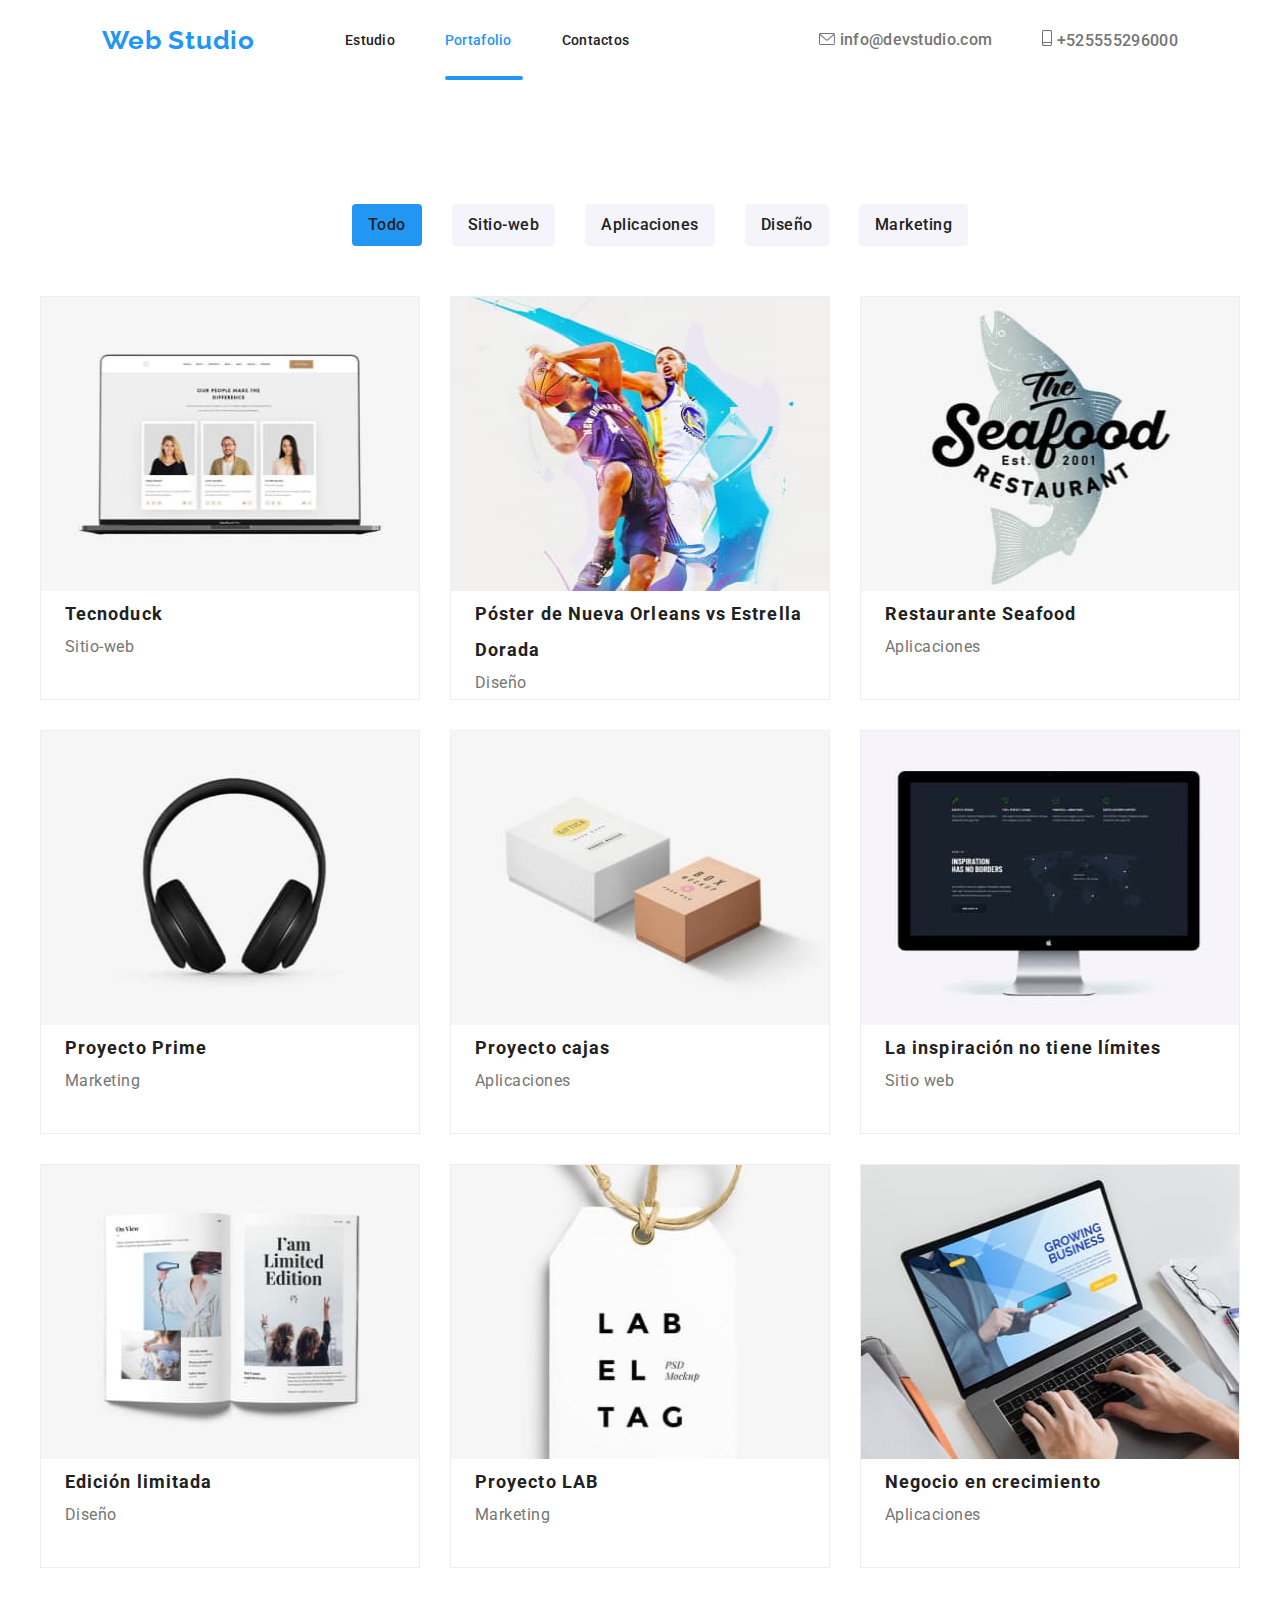
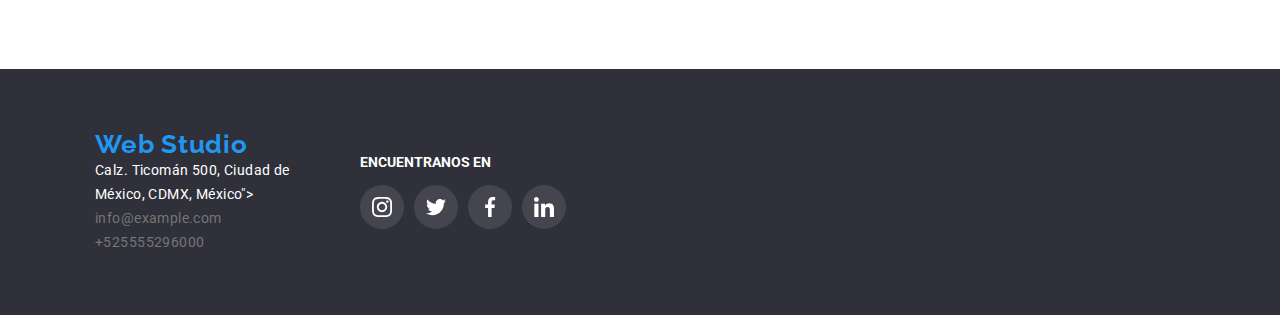
==== portfolio.html @ d0ca950d "Tarea 5" ====
<!DOCTYPE html>
<html lang="en">
  <head>
    <meta charset="UTF-8" />
    <meta name="viewport" content="width=device-width, initial-scale=1.0" />
    <title>Portafolio</title>
    <link
      rel="stylesheet"
      href="https://cdnjs.cloudflare.com/ajax/libs/modern-normalize/1.0.0/modern-normalize.min.css"
    />
    <link rel="stylesheet" href="./css/styles.css" />
  </head>

  <body>
    <header class="container flex-header">
      <nav class="flex-navegation">
        <a class="name p-name" href="#">Web Studio</a>
        <ul class="header-list">
          <li class="header-items">
            <a class="link-header" href="./index.html"
              >Estudio</a
            >
          </li>
          <li class="header-items">
            <a class="link-header header_menu current decoration" href="./portfolio.html">Portafolio</a>
          </li>
          <li class="header-items">
            <a class="link-header" href="#">Contactos</a>
          </li>
        </ul>
      </nav>

      <ul class="second-list flex-contact">
        <li class="second-items">
          <a class="gris a" 
          href="mailto:info@devstudio.com">
          <svg class="icon-header">
            <use
              class="email"
              href="./img/icons/symbol-defs.svg#icon-headersobre"
            ></use>
          </svg>
          info@devstudio.com </a>
        </li>

        <li class="second-items">
          <a class="gris a" href="tel:+525555296000">
            <svg class="icon-cel">
              <use
                href="./img/icons/symbol-defs.svg#icon-headertelfonointeligente"
              ></use>
            </svg>
            +525555296000</a>
        </li>
      </ul>
    </header>

    <main class="principal">
      <seccion class="principal-section container">
        <div class="container target">
          <ul class="principal-list flexp">
            <li class="principal-item">
              <button class="button todo">Todo</button>
            </li>
            <li class="principal-item">
              <a class="link-item" href="#"></a>
              <button class="button">Sitio-web</button>
            </li>
            <li class="principal-item">
              <a class="link-item" href="#"></a>
              <button class="button">Aplicaciones</button>
            </li>
            <li class="principal-item">
              <a class="link-item" href="#"></a>
              <button class="button">Diseño</button>
            </li>
            <li class="principal-item">
              <a class="link-item" href="#"></a>
              <button class="button">Marketing</button>
            </li>
          </ul>
        </div>

        <div class="container tarjeta">
          <ul class="img-section flexp">
            
            
              <li class="img-item">
                <div class="tarjeta-container">
              <img class="tarjeta-absolute"
                src="./img/Foto3personas.jpg"
                alt="Trespersonas"
                width="378"
                height="294"/>
              <p class="text-tarjeta">Tecnoduck es una plataforma de distribución de coronavirus de última generación. Las compañías usan esta plataforma para el espionaje digital y los ataques a los servidores seguros de la competencia.</p>
             <h3 class="grafic">Tecnoduck</h3>
              <p class="text">Sitio-web</p>
            </div>
            </li>
          
            <li class="img-item">
              <img
                src="./img/Basket.jpg"
                alt="Jugadores"
                width="378"
                height="294"
              />
              <h3 class="grafic">Póster de Nueva Orleans vs Estrella Dorada</h3>
              <p class="text">Diseño</p>
            </li>
            <li class="img-item">
              <img
                src="./img/seafoodrestaurant.jpg"
                alt="Seafood"
                width="378"
                height="294"
              />
              <h3 class="grafic">Restaurante Seafood</h3>
              <p class="text">Aplicaciones</p>
            </li>
            <li class="img-item">
              <img
                src="./img/Audífonos.jpg"
                alt="Audífonos"
                width="378"
                height="294"
              />
              <h3 class="grafic">Proyecto Prime</h3>
              <p class="text">Marketing</p>
            </li>
            <li class="img-item">
              <img
                src="./img/Cajablancayrosa.jpg"
                alt="Proyecto_cajas"
                width="378"
                height="294"
              />
              <h3 class="grafic">Proyecto cajas</h3>
              <p class="text">Aplicaciones</p>
            </li>
            <li class="img-item">
              <img
                src="./img/Monitor.jpg"
                alt="Monitor"
                width="378"
                height="294"
              />
              <h3 class="grafic">La inspiración no tiene límites</h3>
              <p class="text">Sitio web</p>
            </li>
            <li class="img-item">
              <img
                src="./img/Revista.jpg"
                alt="Imagenrevista"
                width="378"
                height="294"
              />
              <h3 class="grafic">Edición limitada</h3>
              <p class="text">Diseño</p>
            </li>
            <li class="img-item">
              <img
                src="./img/etiqueta.jpg"
                alt="Etiqueta"
                width="378"
                height="294"
              />
              <h3 class="grafic">Proyecto LAB</h3>
              <p class="text">Marketing</p>
            </li>
            <li class="img-item">
              <img
                src="img/portátil.jpg"
                alt="Portátil"
                width="378"
                height="294"
              />
              <h3 class="grafic">Negocio en crecimiento</h3>
              <p class="text">Aplicaciones</p>
            </li>
          </ul>
        </div>
      </seccion>
    </main>

    <footer>
      <address class="footer">
        <div class="container foot">
          <ul class="info-list">
            <li class="info-item">
              <a class="name" href="#">Web Studio</a>
            </li>
            <li class="info">
              <a
                class="link-foot"
                href="https://goo.gl/maps/L9u1Q98ZNXVA683N9"
                rel="nopener noreffer"
                target="blank"
                >Calz. Ticomán 500, Ciudad de <br>
                México, CDMX, México"></br></a
              >
            </li>
            <li class="info">
              <a class="link-footer" href="mailto:info@example.com"
                >info@example.com</a
              >
            </li>
            <li class="info">
              <a class="link-footer" href="tel:+525555296000">+525555296000</a>
            </li>
          </ul>
          <div class="footer-div">
          <h3 class="footer-item">ENCUENTRANOS EN</h3>
            <ul class="contact-footer">
            <li class="footer-items">
              <a href="#" class="icons-footer" rel="noopener noreffer" target="_blank">
                <svg width="20" height="20">
                  <use
                    class="iconmain"
                    href="./img/icons/symbol-defsMain.svg#icon-Maininstagram"
                  ></use>
                </svg>
              </a>
                <li>
                  <a href="#" class="icons-footer" rel="noopener noreffer" target="_blank">
                <svg width="20" height="20">
                  <use
                    class="iconmain"
                    href="./img/icons/symbol-defsMain.svg#icon-Maintwitter"
                  ></use>
                </svg>
              </a>
            </li>
                <li> 
                  <a href="#" class="icons-footer" rel="noopener noreffer" target="_blank">
                <svg width="20" height="20">
                  <use
                    class="iconmain"
                    href="./img/icons/symbol-defsMain.svg#icon-Mainfacebook"
                  ></use>
                </svg>
              </a>
            </li>
                <li>
                  <a href="#" class="icons-footer" rel="noopener noreffer" target="_blank">
                <svg width="20" height="20">
                  <use
                    class="iconmain"
                    href="./img/icons/symbol-defsMain.svg#icon-Mainlinkedin"
                  ></use>
                </svg>
              </a>
            </li>
          </ul>
        </div>
        </div>
      </address>
    </footer>
  </body>
</html>
---- css/styles.css ----
@import url("https://fonts.googleapis.com/css2?family=Raleway:ital,wght@0,100;0,200;0,300;0,400;0,500;0,600;0,700;0,800;0,900;1,100;1,200;1,300;1,400;1,500;1,600;1,700;1,800;1,900&display=swap");

@import url("https://fonts.googleapis.com/css2?family=Roboto:ital,wght@0,100;0,300;0,400;0,500;0,700;0,900;1,100;1,300;1,400;1,500;1,700;1,900&display=swap");

.svg {
  fill: currentColor;
}
.a {
  color: currentColor;
  text-decoration: none;
}
.ul {
  list-style-type: none;
}
:root {
  --brand-color: rgb(33, 150, 243);
}

.second-items:hover .icon-header {
  fill: rgb(33, 150, 243);
}
.second-items:hover .icon-cel {
  fill: rgb(33, 150, 243);
}
.second-items:hover .gris {
  color: rgb(33, 150, 243);
}
.second-items:focus .icon-header {
  fill: rgb(33, 150, 243);
}
.second-items:focus .icon-cel {
  fill: rgb(33, 150, 243);
}
.second-items:focus .gris {
  color: rgb(33, 150, 243);
}
.name {
  color: var(--brand-color);
  text-decoration: none;
  font-weight: 700;
  line-height: 1.17;
  letter-spacing: 0.03em;
  font-family: "Raleway", sans-serif;
  font-size: 26px;
  font-style: normal;
}
.header-list .header-items .link-header {
  color: rgb(33, 33, 33);
  font-family: "Roboto", sans-serif;
  text-decoration: none;
  font-weight: 500;
  line-height: 1.17;
  letter-spacing: 0.02em;
  font-size: 14px;
}
.header-list {
  padding: 0;
  list-style: none;
  margin: 0px;
}
.second-items {
  color: rgb(117, 117, 117);
  font-family: "Roboto", sans-serif;
  font-weight: 500;
  line-height: 1.17;
  letter-spacing: 0.02em;

  display: flex;
  align-items: center;
}
.mision-list {
  list-style: none;
  padding: 0px;
}
.teamlist-card {
  list-style: none;
  padding: 0px;
}
.main-section {
  background-image: linear-gradient(to bottom,
  rgba(47, 48, 58, 0.4),
  rgba(0, 0, 0, 0.4)
  ), url(../img/Soluciones.png);
  background-size: cover;
  background-repeat: no-repeat;
  width: auto;
  height: auto;
}

.white {
  color: rgb(255, 255, 255);
  font-family: "Roboto", sans-serif;
  font-weight: 900;
  line-height: 1.36;
  letter-spacing: 0.06em;
  text-align: center;
  font-size: 44px;
  margin: 0px;
  padding-top: 200px; 
  padding-left: 250px;
  padding-right: 250px;*/
}
.mainbutton {
  color: #ffffff;
  background-color: rgb(33, 150, 243);
  border: none;
  cursor: pointer;
  font-family: "Roboto", sans-serif;
  font-weight: 700;
  line-height: 1.87;
  letter-spacing: 0.06em;
  text-align: center;
  font-size: 16px;
  border-radius: 4px;
  box-shadow: 0px 4px 4px 0px rgba(0, 0, 0, 0.15);
}
.subtitle {
  color: rgb(33, 33, 33);
  font-family: "Roboto", sans-serif;
  font-weight: 700;
  line-height: 1.17;
  letter-spacing: 0.03em;
  text-align: left;
  font-size: 14px;
}
.subtitle-dos {
  color: rgb(117, 117, 117);
  font-family: "Roboto", sans-serif;
  font-weight: 700;
  letter-spacing: 0.03em;
  text-align: left;
  font-size: 14px;
  line-height: 1.17;
}
.parrafo {
  color: rgb(117, 117, 117);
  font-family: "Roboto", sans-serif;
  font-weight: 400;
  line-height: 1.71;
  letter-spacing: 0.03em;
  text-align: left;
  font-size: 14px;
  padding-top: 10px;
}
.parrafod {
  color: rgb(117, 117, 117);
  font-family: "Roboto", sans-serif;
  font-weight: 400;
  line-height: 1.71;
  letter-spacing: 0.03em;
  text-align: left;
  font-size: 16px;
}
.sub {
  color: rgb(33, 33, 33);
  font-family: "Roboto", sans-serif;
  font-weight: 700;
  line-height: 1.17;
  letter-spacing: 0.03em;
  text-align: center;
  font-size: 36px;
}
.sub.clientes {
  padding-top: 59px;
  padding-bottom: 44px;
}
.subname {
  color: rgb(33, 33, 33);
  font-family: "Roboto", sans-serif;
  font-weight: 500;
  line-height: 1.17;
  letter-spacing: 0.03em;
  font-size: 16px;
  padding-top: 30px;
  padding-bottom: 10px;
}
.info-list {
  background-color: #2f303a;
  list-style: none;
  gap: 70px;
}
.info .link-foot {
  color: rgb(255, 255, 255);
  font-family: "Roboto", sans-serif;
  text-decoration: none;
  font-weight: 400;
  line-height: 1.71;
  letter-spacing: 0.03em;
  font-size: 14px;
  font-style: normal;
}
.info .link-footer {
  color: rgb(117, 117, 117);
  font-family: "Roboto", sans-serif;
  text-decoration: none;
  font-weight: 400;
  line-height: 1.71;
  letter-spacing: 0.03em;
  font-size: 14px;
  font-style: normal;
}
* {
  font-family: "Roboto", sans-serif;
}
.button {
  color: rgb(33, 33, 33);
  background-color: rgb(245, 244, 250);
  border: none;
  cursor: pointer;
  font-weight: 500;
  line-height: 1.62;
  font-size: 16px;
  letter-spacing: 0.03em;
  border-radius: 4px;
}
.button.todo {
  background-color: rgb(33, 150, 243);
}
.button:hover {
  color: rgb(255, 255, 255);
  background-color: rgb(33, 150, 243);
}
.button:focus {
  color: rgb(255, 255, 255);
  background-color: rgb(33, 150, 243);
}
.grafic {
  color: rgb(33, 33, 33);
  font-weight: 700;
  line-height: 2;
  font-size: 18px;
  letter-spacing: 0.06em;
  padding-left: 24px;
  padding-right: 24px;
}
.text {
  color: rgb(117, 117, 117);
  font-weight: 400;
  line-height: 1.87;
  font-size: 16px;
  letter-spacing: 0.03em;
  padding-left: 24px;
  padding-right: 24px;
}
.img-section {
  list-style: none;
  gap: 20px;
}
.filetwo {
  list-style: none;
}
.filethree {
  list-style: none;
}
.principal-list {
  display: flex;
  list-style: none;
  justify-content: center;
  gap: 8px;
}
.main-section {
  background-color: rgb(47, 48, 58);
}
.container {
  width: 1200px;
  margin: 0 auto;
  padding: 0 15px;
}
.teamlist-card .teamitem-card {
  width: 270px;
  height: 450px;
  text-align: center;
  border-radius: 0px 0px 4px 4px;
  background: #fff;
}
.teamlist-card .teamitem-card:hover {
  box-shadow: 0px 2px 1px 0px rgba(0, 0, 0, 0.20), 0px 1px 1px 0px rgba(0, 0, 0, 0.14), 0px 1px 3px 0px rgba(0, 0, 0, 0.12);
}
.parrafod {
  text-align: center;
}
.img-section .img-item {
  width: 370px;
  height: 404px;
}
.flex-header {
  display: flex;
  justify-content: center;
  gap: 150px;
}
.flex-navegation {
  display: flex;
  align-items: center;
  gap: 90px;
}
.flex-contact {
  display: flex;
  align-items: center;
  gap: 50px;
}
.flexp {
 display: flex;
 flex-wrap: wrap;
 gap: 30px;
}
.img-item {
  flex-basis: calc((100% - 60px) / 3);
  border: 1px solid rgb(238, 238, 238);
  background: rgb(255, 255, 255);
}
.img-item:hover {
  box-shadow: 1px 4px 6px 0px rgba(0, 0, 0, 0.16), 0px 4px 4px 0px rgba(0, 0, 0, 0.06), 0px 1px 1px 0px rgba(0, 0, 0, 0.12)
}
.p-name {
  display: flex;
}
.header-list {
  display: flex;
  gap: 50px;
}
.second-list.flex {
  display: flex;
  gap: 50px;
}
* {
  margin: 0px;
}
.center {
  display: flex;
  flex-direction: column;
}
.mainbutton {
  justify-content: center;
}
.center {
  padding-bottom: 200px;
  padding-top: 30px;
  display: flex;
}
.list.flex {
  padding: 0px;
  column-gap: 30px;
}
.container-mision {
  padding-top: 94px;
  padding-bottom: 55px;
}
.container-team {
  padding-top: 118px;
  padding-bottom: 50px;
}
.teamlist-card.flex {
  padding-bottom: 94px;
}
.main-section .container {
  display: flex;
  flex-wrap: wrap;
  justify-content: center;
  gap: 30px;
}
.position {
  padding-top: 30px;
  padding-bottom: 200px;
}
.items {
  padding-top: 95px;
  list-style: none;
}
.p-0 {
  padding-top: 0px;
}
.container-mision {
  padding-top: 94px;
  padding-bottom: 55px;
}
.container-team {
  padding-top: 188px;
  padding-bottom: 50px;
}
.img-section.flex {
  flex-wrap: wrap;
}
.basis {
  flex-basis: calc(100% - 128px / 5);
}
.principal-list.flex {
  padding: 0px;
}
.img-section.flex {
  padding: 0px;
}
.principal-item {
  padding-top: 106px;
  padding-bottom: 50px;
}
.img-section {
  padding-bottom: 82px;
}
.container.flex-header {
  height: 80px;
}
.container-div {
  background-color: rgb(47, 48, 58);
}
.position {
  display: flex;
  justify-content: center;
}
.flex-services {
  display: flex;
  gap: 30px;
}
.flex-mision {
  display: flex;
  gap: 30px;
}
.flex-card {
  display: flex;
  gap: 30px;
}
.section-team {
  background-color: rgb(245, 244, 250);
  padding-bottom: 94px;
}
.footer {
  background-color: rgb(47, 48, 58);
}
.contact-footer {
  display: flex;
  list-style: none;
  padding: 0px;
  gap: 10px;
}
.img-section .flexp {
  padding: 0px;
}
.principal-section .container{
  padding: 0px;
}
.img-section {
  padding: 0px;
  padding-bottom: 82px;
}
.button {
  padding: 8px 16px;
}
.info-list {
  padding-top: 60px;
  padding-bottom: 60px;
}
.link-header.header_menu.current {
  color: rgb(33, 150, 243);
}
.icon-header{
  width: 16px;
  height: 12px;
  fill: #757575;
}
.icon-cel {
  width: 10px;
  height: 16px;
  fill: rgb(117, 117, 117);
}
.footer {
  display: flex;
}
.container.foot {
  display: flex;
  gap: 70px;
  align-items: center;
}
.footer-items {
display: flex;
 font-family: "Roboto", sans-serif;
 font-size: 14px;
 font-style: normal;
 color: rgb(255, 255, 255);
}
.footer-item {
font-family: "Roboto", sans-serif;
 font-size: 14px;
 font-style: normal;
 color: rgb(255, 255, 255);
}
.section-clientes {
padding-bottom: 165px;
}
.list-clientes {
  display: flex;
  flex-wrap: nowrap;
  padding-left: 0px;
  gap: 30px;
}
.item-clientes {
  display: flex;
  list-style: none;
  text-align: center;
  align-items: center;
  fill: rgb(175, 177, 184);
}
.item-clientes:hover {
fill: var(--brand-color);
}
.div-icon {
  width: 270px;
  height: 120px;
  border-radius: 4px;
background: rgb(245, 244, 250);
display: flex;
  justify-content: center;
  align-items: center;
  margin-bottom: 30px;
}
.div-lienzo {
  display: flex;
  width: 270px;
  justify-content: center;
  gap: 34px;
  padding-top: 16px;
  padding-bottom: 30px;
  }
.list-clientes {
  display: flex;
}
.div-clientes {
display: flex;
width: 170px;
height: 81px;
border-radius: 4px;
border: 1px solid rgb(175, 177, 184);
padding: 14px 32px 14px 32px;
}
.div-clientes:hover {
  border-color: var(--brand-color);
}
.footer-div {
  display: flex;
  flex-direction: column;
  gap: 15px;
}
.icons-footer {
  display: flex;
  width: 44px;
  height: 44px;
  align-items: center;
  justify-content: center;
  background-color: #2196F3;
  border-radius: 50%;
}
.list-logo {
  display: flex;
  padding-top: 28px;
  align-items: center;
  justify-content: center;
  padding: 0px;
}
.item-logo {
  display: flex;
  width: 44px;
  height: 44px; 
  margin-top: 16px;
}
.item-logo {
  justify-content: center;
  align-items: center;
}
.icons-links {
  display: flex;
  justify-content: center;
  align-items: center;
  width: 44px;
  height: 44px;
  border-radius: 50%;
  cursor: pointer;
  fill: rgb(175, 177, 184);
}
.icons-links:hover {
  fill: rgb(255, 255, 255);
  background-color: rgb(33, 150, 243);
}
.icons-links:focus {
  fill: rgb(255, 255, 255);
  background-color: rgb(33, 150, 243);
}
.icons-footer {
  display: flex;
  justify-content: center;
  align-items: center;
  width: 44px;
  height: 44px;
  border-radius: 50%;
  gap: 10px;
  fill: rgb(255, 255, 255);
  background-color: rgba(255, 255, 255, 0.102);
}
.icons-footer:hover {
  background-color: var(--brand-color);
}
.icons-footer:focus {
  background-color: var(--brand-color);
}
.backdrop {
  position: fixed;
  width: 1600px;
  height: 1024px;
  top: 0;
  background: rgba(0, 0, 0, 0.2);
  z-index: 1;
}
.backdrop.is-hidden {
  visibility: hidden;
  opacity: 0;
  pointer-events: none;
}
.modal {
  position: absolute;
  width: 520px;
  height: 580px;
  border-radius: 4px; 
  right: 33%;
  bottom: 40%;
  background: rgb(255, 255, 255);
  box-shadow: 0px 2px 1px 0px rgba(0, 0, 0, 0.20), 0px 1px 1px 0px rgba(0, 0, 0, 0.14), 0px 1px 3px 0px rgba(0, 0, 0, 0.12);
}
.botón-modal {
display: flex;
position: absolute;
align-items: center;
justify-content: center;
width: 30px;
height: 30px;
left: 93%;
top: 1%;
border-radius: 50%;
}
.link-header.subrayado {
  display: flex;
  flex-direction: column;
}
.imagen-container {
  position: relative;
  overflow: hidden;
}
.text-absolute {
  bottom: 1%;
  position: absolute;
  width: 373px;
  height: 70px;
  background: rgba(47, 48, 58, 0.80);
  text-align: center;
  padding-top: 27px;
  color: #FFF;
  font-family: Roboto;
  font-size: 14px;
  font-style: normal;
  font-weight: 700;
  line-height: normal;
  letter-spacing: 0.42px;
  text-transform: uppercase;
}
.tarjeta-container {
position: relative;
overflow: hidden;
}
.tarjeta-container:hover > .text-tarjeta {
  top: 0%;
  cursor: pointer;
} 
.text-tarjeta {
  display: flex;
position: absolute;
top:100%;
width: 100%;
height: 81%;
padding-top: 10px;
padding-bottom: 10px;
padding-left: 25px;
padding-right: 25px;
align-items: center;
text-align: left;
font-family: Roboto;
font-size: 18px;
font-style: normal;
font-weight: 400;
line-height: 28px;
letter-spacing: 0.54px;
background: rgba(33, 150, 243, 0.90);
color: #FFF;
transition: top 250ms ease;
}
.header-items {
  position: relative;
}
.decoration::before {
  position: absolute;
  display: inline-block;
  bottom: -165%;
content: "";
width: 78px;
height: 4px;
background-color: rgb(33, 150, 243);
cursor: auto;
border-radius: 2px;
}
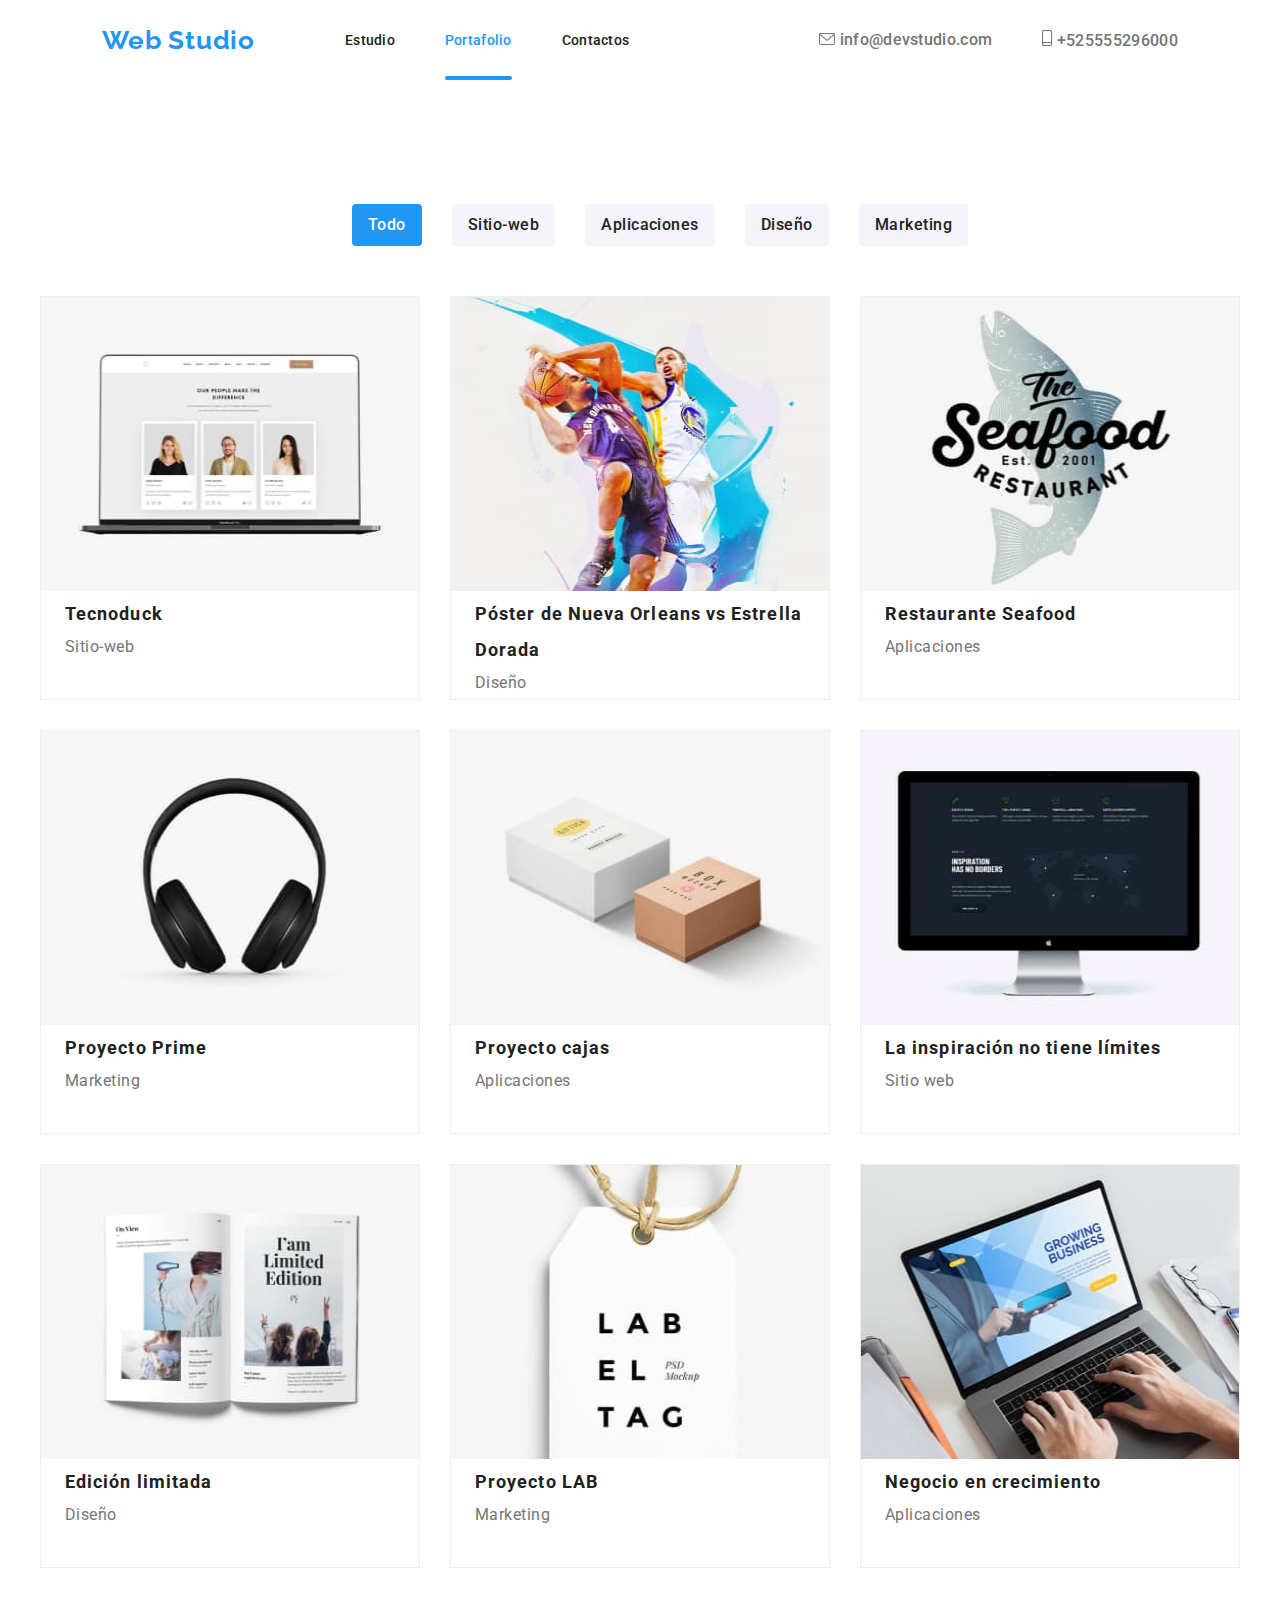
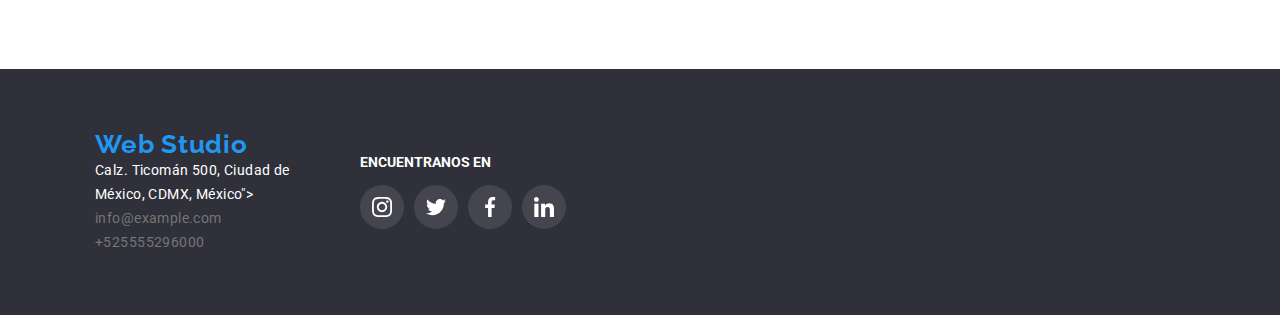
==== commit 8efce8d9: "Tarea 5 corregida" ====
--- a/portfolio.html
+++ b/portfolio.html
@@ -93,90 +93,132 @@
                 width="378"
                 height="294"/>
               <p class="text-tarjeta">Tecnoduck es una plataforma de distribución de coronavirus de última generación. Las compañías usan esta plataforma para el espionaje digital y los ataques a los servidores seguros de la competencia.</p>
+            </div>
+            <div>
              <h3 class="grafic">Tecnoduck</h3>
               <p class="text">Sitio-web</p>
             </div>
             </li>
           
             <li class="img-item">
+              <div class="tarjeta-container">
               <img
                 src="./img/Basket.jpg"
                 alt="Jugadores"
                 width="378"
                 height="294"
               />
+              <p class="text-tarjeta">Lorem ipsum, dolor sit amet consectetur adipisicing elit. Facilis qui, maiores eaque tempore nesciunt sequi! Facere sunt aut iusto commodi iure neque voluptatem explicabo? Qui exercitationem eligendi tenetur atque placeat.</p>
+            </div>
+            <div>
               <h3 class="grafic">Póster de Nueva Orleans vs Estrella Dorada</h3>
               <p class="text">Diseño</p>
-            </li>
-            <li class="img-item">
+            </div>
+            </li>
+            <li class="img-item">
+              <div class="tarjeta-container">
               <img
                 src="./img/seafoodrestaurant.jpg"
                 alt="Seafood"
                 width="378"
                 height="294"
               />
+              <p class="text-tarjeta">Lorem ipsum, dolor sit amet consectetur adipisicing elit. Facilis qui, maiores eaque tempore nesciunt sequi! Facere sunt aut iusto commodi iure neque voluptatem explicabo? Qui exercitationem eligendi tenetur atque placeat.</p>
+            </div>
+            <div>
               <h3 class="grafic">Restaurante Seafood</h3>
               <p class="text">Aplicaciones</p>
-            </li>
-            <li class="img-item">
+            </div>
+            </li>
+            <li class="img-item">
+              <div class="tarjeta-container">
               <img
                 src="./img/Audífonos.jpg"
                 alt="Audífonos"
                 width="378"
                 height="294"
               />
+              <p class="text-tarjeta">Lorem ipsum, dolor sit amet consectetur adipisicing elit. Facilis qui, maiores eaque tempore nesciunt sequi! Facere sunt aut iusto commodi iure neque voluptatem explicabo? Qui exercitationem eligendi tenetur atque placeat.</p>
+            </div>
+            <div>
               <h3 class="grafic">Proyecto Prime</h3>
               <p class="text">Marketing</p>
-            </li>
-            <li class="img-item">
+            </div>
+            </li>
+            <li class="img-item">
+              <div class="tarjeta-container">
               <img
                 src="./img/Cajablancayrosa.jpg"
                 alt="Proyecto_cajas"
                 width="378"
                 height="294"
               />
+              <p class="text-tarjeta">Lorem ipsum, dolor sit amet consectetur adipisicing elit. Facilis qui, maiores eaque tempore nesciunt sequi! Facere sunt aut iusto commodi iure neque voluptatem explicabo? Qui exercitationem eligendi tenetur atque placeat.</p>
+            </div>
+            <div>
               <h3 class="grafic">Proyecto cajas</h3>
               <p class="text">Aplicaciones</p>
-            </li>
-            <li class="img-item">
+            </div>
+            </li>
+            <li class="img-item">
+              <div class="tarjeta-container">
               <img
                 src="./img/Monitor.jpg"
                 alt="Monitor"
                 width="378"
                 height="294"
               />
+              <p class="text-tarjeta">Lorem ipsum, dolor sit amet consectetur adipisicing elit. Facilis qui, maiores eaque tempore nesciunt sequi! Facere sunt aut iusto commodi iure neque voluptatem explicabo? Qui exercitationem eligendi tenetur atque placeat.</p>
+            </div>
+            <div>
               <h3 class="grafic">La inspiración no tiene límites</h3>
               <p class="text">Sitio web</p>
-            </li>
-            <li class="img-item">
+            </div>
+            </li>
+            <li class="img-item">
+              <div class="tarjeta-container">
               <img
                 src="./img/Revista.jpg"
                 alt="Imagenrevista"
                 width="378"
                 height="294"
               />
+              <p class="text-tarjeta">Lorem ipsum, dolor sit amet consectetur adipisicing elit. Facilis qui, maiores eaque tempore nesciunt sequi! Facere sunt aut iusto commodi iure neque voluptatem explicabo? Qui exercitationem eligendi tenetur atque placeat.</p>
+            </div>
+            <div>
               <h3 class="grafic">Edición limitada</h3>
               <p class="text">Diseño</p>
-            </li>
-            <li class="img-item">
+            </div>
+            </li>
+            <li class="img-item">
+              <div class="tarjeta-container">
               <img
                 src="./img/etiqueta.jpg"
                 alt="Etiqueta"
                 width="378"
                 height="294"
               />
+              <p class="text-tarjeta">Lorem ipsum, dolor sit amet consectetur adipisicing elit. Facilis qui, maiores eaque tempore nesciunt sequi! Facere sunt aut iusto commodi iure neque voluptatem explicabo? Qui exercitationem eligendi tenetur atque placeat.</p>
+            </div>
+            <div>
               <h3 class="grafic">Proyecto LAB</h3>
               <p class="text">Marketing</p>
-            </li>
-            <li class="img-item">
+            </div>
+            </li>
+            <li class="img-item">
+              <div class="tarjeta-container">
               <img
                 src="img/portátil.jpg"
                 alt="Portátil"
                 width="378"
                 height="294"
               />
+              <p class="text-tarjeta">Lorem ipsum, dolor sit amet consectetur adipisicing elit. Facilis qui, maiores eaque tempore nesciunt sequi! Facere sunt aut iusto commodi iure neque voluptatem explicabo? Qui exercitationem eligendi tenetur atque placeat.</p>
+            </div>
+            <div>
               <h3 class="grafic">Negocio en crecimiento</h3>
               <p class="text">Aplicaciones</p>
+            </div>
             </li>
           </ul>
         </div>
--- a/css/styles.css
+++ b/css/styles.css
@@ -52,6 +52,9 @@
   line-height: 1.17;
   letter-spacing: 0.02em;
   font-size: 14px;
+}
+.header-list .header-items .link-header:hover {
+color: rgb(33, 150, 243);
 }
 .header-list {
   padding: 0;
@@ -215,6 +218,7 @@
 }
 .button.todo {
   background-color: rgb(33, 150, 243);
+  color: rgb(255, 255, 255);
 }
 .button:hover {
   color: rgb(255, 255, 255);
@@ -600,12 +604,15 @@
   background-color: var(--brand-color);
 }
 .backdrop {
+  display: flex;
   position: fixed;
-  width: 1600px;
-  height: 1024px;
+  width: 100%;
+  height: 100%;
   top: 0;
   background: rgba(0, 0, 0, 0.2);
   z-index: 1;
+  align-items: center;
+  justify-content: center;
 }
 .backdrop.is-hidden {
   visibility: hidden;
@@ -613,12 +620,11 @@
   pointer-events: none;
 }
 .modal {
-  position: absolute;
   width: 520px;
   height: 580px;
   border-radius: 4px; 
-  right: 33%;
-  bottom: 40%;
+  /* right: 33%;
+  bottom: 5%; */
   background: rgb(255, 255, 255);
   box-shadow: 0px 2px 1px 0px rgba(0, 0, 0, 0.20), 0px 1px 1px 0px rgba(0, 0, 0, 0.14), 0px 1px 3px 0px rgba(0, 0, 0, 0.12);
 }
@@ -629,8 +635,8 @@
 justify-content: center;
 width: 30px;
 height: 30px;
-left: 93%;
-top: 1%;
+left: 67%;
+top: 6%;
 border-radius: 50%;
 }
 .link-header.subrayado {
@@ -671,7 +677,7 @@
 position: absolute;
 top:100%;
 width: 100%;
-height: 81%;
+height: 100%;
 padding-top: 10px;
 padding-bottom: 10px;
 padding-left: 25px;
@@ -696,7 +702,7 @@
   display: inline-block;
   bottom: -165%;
 content: "";
-width: 78px;
+width: 100%;
 height: 4px;
 background-color: rgb(33, 150, 243);
 cursor: auto;
